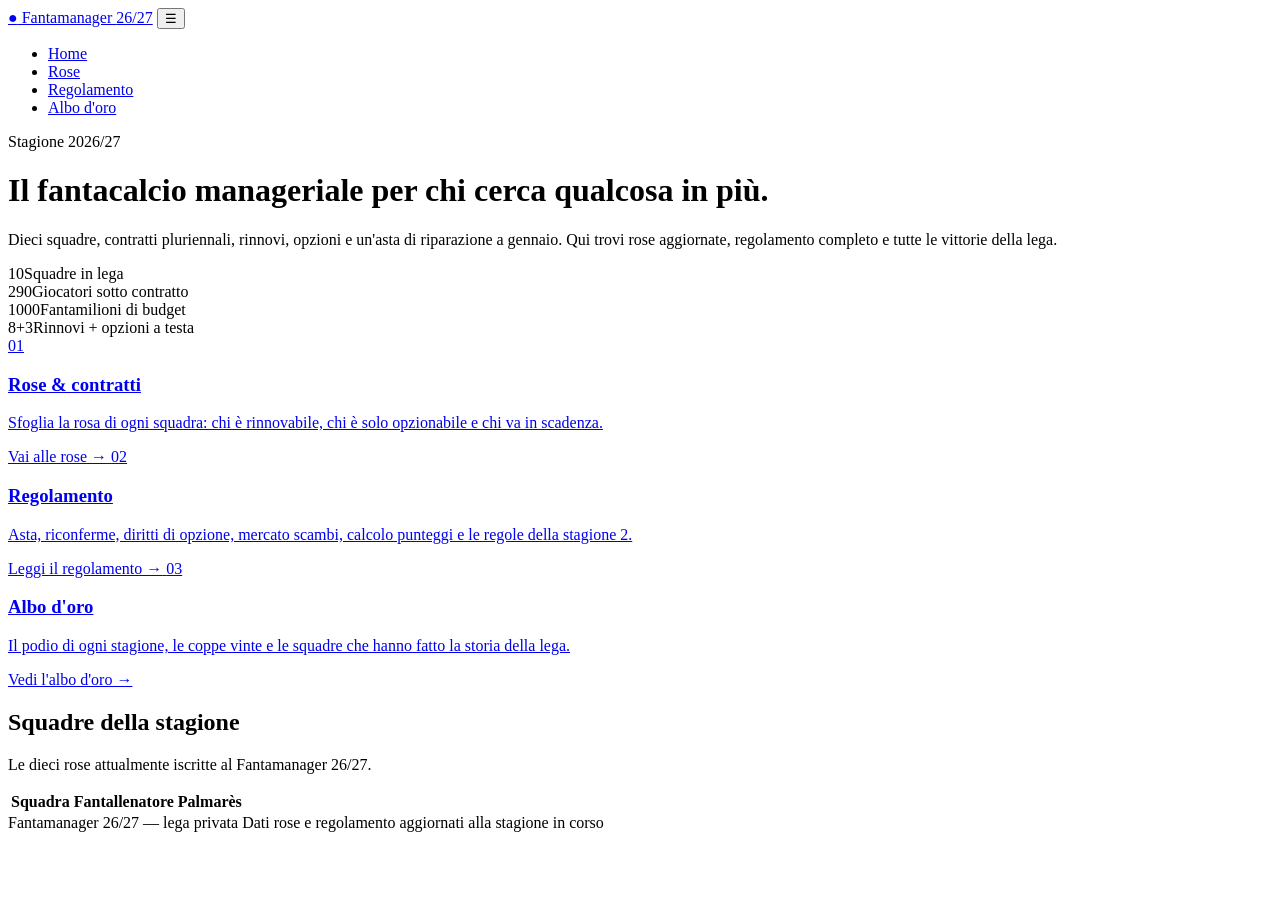
==== index.html @ 6ade7a44 "Add files via upload" ====
<!doctype html>
<html lang="it">
<head>
<meta charset="UTF-8">
<meta name="viewport" content="width=device-width, initial-scale=1.0">
<title>Fantamanager 26/27</title>
<meta name="description" content="Il sito ufficiale del Fantamanager: rose, contratti, regolamento e albo d'oro.">
<link rel="preconnect" href="https://fonts.googleapis.com">
<link rel="preconnect" href="https://fonts.gstatic.com" crossorigin>
<link href="https://fonts.googleapis.com/css2?family=Space+Grotesk:wght@500;600;700&family=Inter:wght@400;500;600;700&display=swap" rel="stylesheet">
<link rel="stylesheet" href="assets/css/style.css">
</head>
<body>

<nav class="site-nav">
  <div class="wrap">
    <a href="index.html" class="brand"><span class="brand-mark">●</span> Fantamanager <span class="brand-year">26/27</span></a>
    <button class="nav-toggle" aria-label="Apri menu">☰</button>
    <ul class="nav-links">
      <li><a href="index.html" class="active">Home</a></li>
      <li><a href="rose.html">Rose</a></li>
      <li><a href="regolamento.html">Regolamento</a></li>
      <li><a href="albo-oro.html">Albo d'oro</a></li>
    </ul>
  </div>
</nav>

<header class="hero">
  <div class="wrap">
    <p class="hero-kicker">Stagione 2026/27</p>
    <h1>Il fantacalcio manageriale per chi cerca qualcosa in più.</h1>
    <p class="lede">Dieci squadre, contratti pluriennali, rinnovi, opzioni e un'asta di riparazione a gennaio. Qui trovi rose aggiornate, regolamento completo e tutte le vittorie della lega.</p>

    <div class="stat-row">
      <div class="stat"><span class="num">10</span><span class="label">Squadre in lega</span></div>
      <div class="stat"><span class="num">290</span><span class="label">Giocatori sotto contratto</span></div>
      <div class="stat"><span class="num">1000</span><span class="label">Fantamilioni di budget</span></div>
      <div class="stat"><span class="num">8+3</span><span class="label">Rinnovi + opzioni a testa</span></div>
    </div>
  </div>
</header>

<main>
  <div class="wrap">
    <div class="tiles">
      <a class="tile" href="rose.html">
        <span class="tile-index">01</span>
        <h3>Rose &amp; contratti</h3>
        <p>Sfoglia la rosa di ogni squadra: chi è rinnovabile, chi è solo opzionabile e chi va in scadenza.</p>
        <span class="go">Vai alle rose →</span>
      </a>
      <a class="tile" href="regolamento.html">
        <span class="tile-index">02</span>
        <h3>Regolamento</h3>
        <p>Asta, riconferme, diritti di opzione, mercato scambi, calcolo punteggi e le regole della stagione 2.</p>
        <span class="go">Leggi il regolamento →</span>
      </a>
      <a class="tile" href="albo-oro.html">
        <span class="tile-index">03</span>
        <h3>Albo d'oro</h3>
        <p>Il podio di ogni stagione, le coppe vinte e le squadre che hanno fatto la storia della lega.</p>
        <span class="go">Vedi l'albo d'oro →</span>
      </a>
    </div>
  </div>

  <section class="block">
    <div class="wrap">
      <h2>Squadre della stagione</h2>
      <p class="sub">Le dieci rose attualmente iscritte al Fantamanager 26/27.</p>
      <table class="mini-table" id="home-teams-table">
        <thead>
          <tr>
            <th>Squadra</th>
            <th>Fantallenatore</th>
            <th>Palmarès</th>
          </tr>
        </thead>
        <tbody id="home-teams-body"></tbody>
      </table>
    </div>
  </section>
</main>

<footer class="site-footer">
  <div class="wrap">
    <span>Fantamanager 26/27 — lega privata</span>
    <span>Dati rose e regolamento aggiornati alla stagione in corso</span>
  </div>
</footer>

<script src="assets/js/common.js"></script>
<script>
  async function renderHomeTeams() {
    try {
      const teams = await loadJSON('albo-oro.json');
      const tbody = document.getElementById('home-teams-body');
      const rows = [...teams.attuali].sort((a, b) => a.nome.localeCompare(b.nome, 'it'));
      tbody.innerHTML = rows.map(t => {
        const medals = [];
        if (t.oro) medals.push(`<span>🥇 ${t.oro}</span>`);
        if (t.argento) medals.push(`<span>🥈 ${t.argento}</span>`);
        if (t.bronzo) medals.push(`<span>🥉 ${t.bronzo}</span>`);
        if (t.coppe) medals.push(`<span>🏆 ${t.coppe}</span>`);
        const medalHTML = medals.length ? `<span class="medal-count">${medals.join('')}</span>` : '<span style="color:var(--cream-dim)">—</span>';
        return `<tr><td>${t.nome}</td><td>${t.manager}</td><td>${medalHTML}</td></tr>`;
      }).join('');
    } catch (e) { console.error(e); }
  }
  document.addEventListener('DOMContentLoaded', renderHomeTeams);
</script>
</body>
</html>
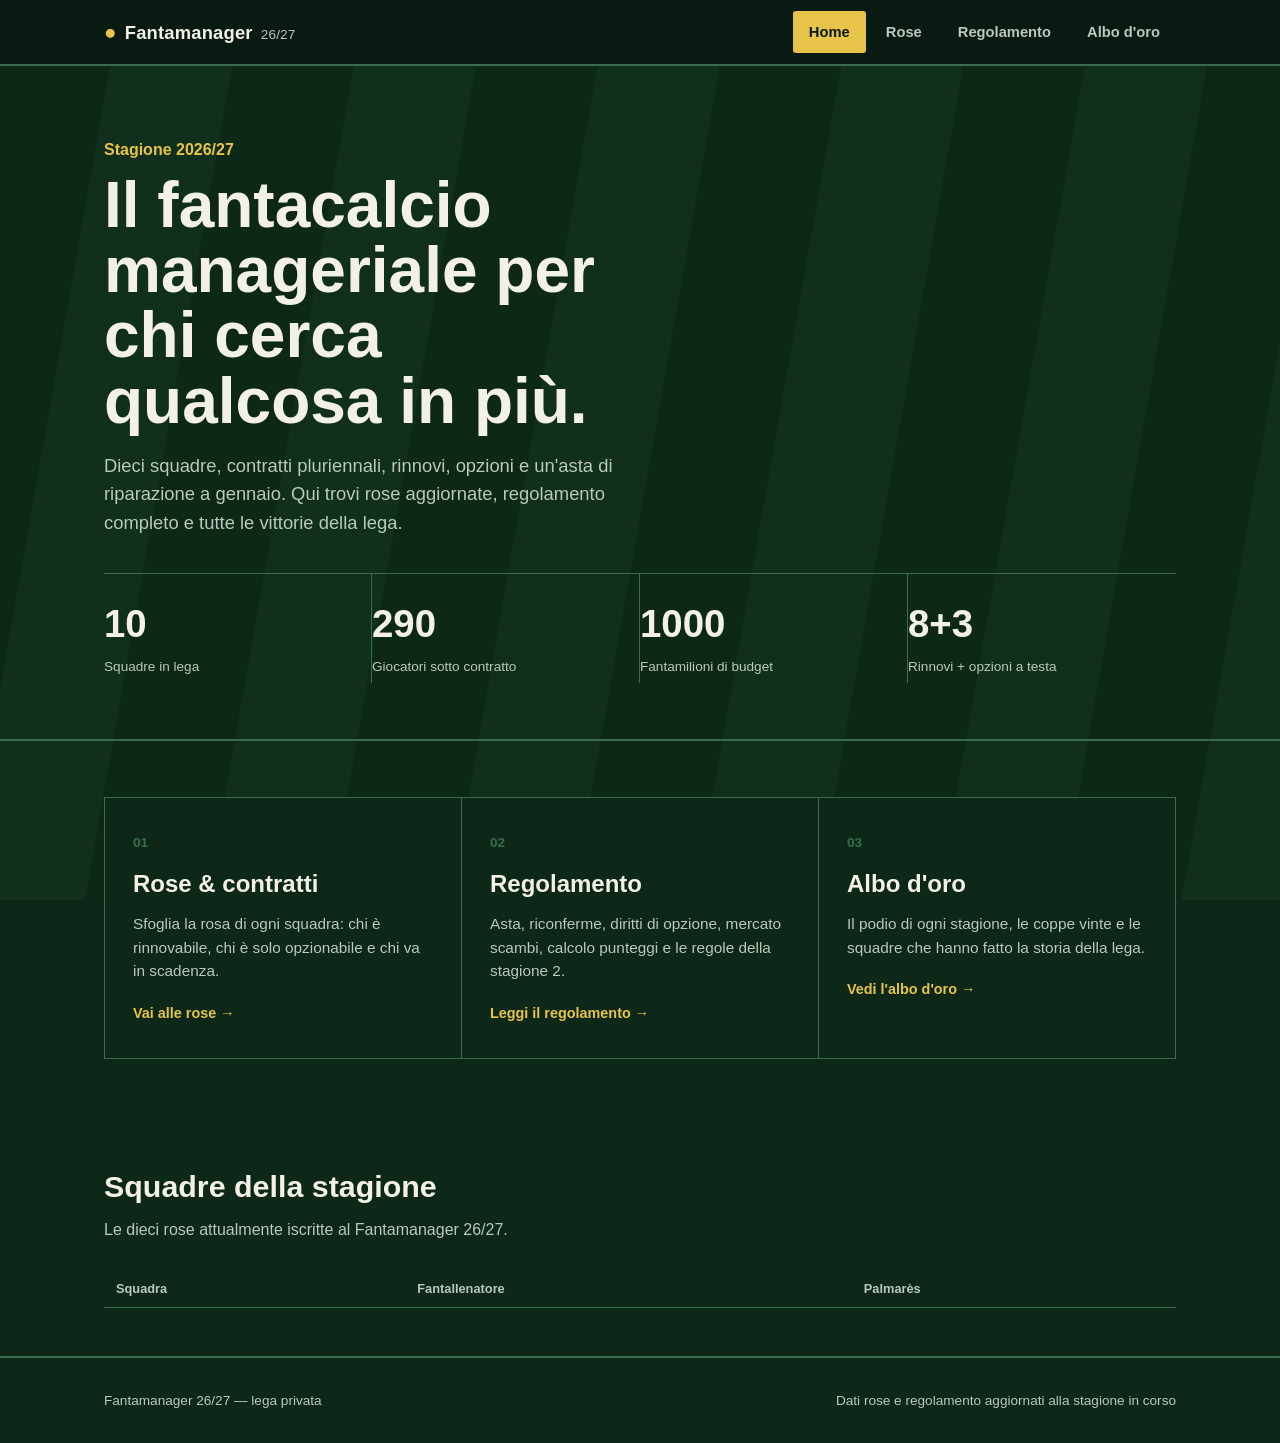
==== commit 6c38b3be: "ok" ====
--- a/index.html
+++ b/index.html
@@ -93,9 +93,22 @@
 <script>
   async function renderHomeTeams() {
     try {
-      const teams = await loadJSON('albo-oro.json');
+      const data = await loadJSON('albo-oro.json');
+      const totals = {};
+      Object.entries(data.squadre).forEach(([id, info]) => {
+        totals[id] = { nome: info.nome, manager: info.manager, attiva: info.attiva, oro: 0, argento: 0, bronzo: 0, coppe: 0 };
+      });
+      data.stagioni.forEach((s) => {
+        if (s.primo && totals[s.primo]) totals[s.primo].oro++;
+        if (s.secondo && totals[s.secondo]) totals[s.secondo].argento++;
+        if (s.terzo && totals[s.terzo]) totals[s.terzo].bronzo++;
+        (s.coppe || []).forEach((tid) => { if (totals[tid]) totals[tid].coppe++; });
+      });
+
       const tbody = document.getElementById('home-teams-body');
-      const rows = [...teams.attuali].sort((a, b) => a.nome.localeCompare(b.nome, 'it'));
+      const rows = Object.values(totals)
+        .filter(t => t.attiva)
+        .sort((a, b) => a.nome.localeCompare(b.nome, 'it'));
       tbody.innerHTML = rows.map(t => {
         const medals = [];
         if (t.oro) medals.push(`<span>🥇 ${t.oro}</span>`);
--- a/assets/css/style.css
+++ b/assets/css/style.css
@@ -0,0 +1,959 @@
+/* =========================================================
+   FANTAMANAGER 26/27 — stylesheet
+   Palette ispirata al terreno di gioco e alle medaglie:
+   verde campo profondo, rigori bianco gesso, ottone delle coppe.
+   ========================================================= */
+
+:root {
+  --pitch-950: #081a11;
+  --pitch-900: #0d2818;
+  --pitch-800: #123420;
+  --pitch-700: #1b4332;
+  --pitch-600: #275c41;
+  --line: #3a6b4f;
+
+  --paper: #eae7db;
+  --paper-dim: #d9d5c5;
+  --ink: #10201a;
+  --ink-soft: #3c4f43;
+
+  --cream: #f3f1e7;
+  --cream-dim: #b9c9bd;
+
+  --gold: #c9a227;
+  --gold-bright: #e8c34a;
+  --silver: #a7adaf;
+  --bronze: #a9673a;
+  --card-red: #b3382c;
+
+  --radius-s: 3px;
+  --radius-m: 6px;
+
+  --font-display: "Space Grotesk", "Arial Narrow", sans-serif;
+  --font-body: "Inter", "Helvetica Neue", Arial, sans-serif;
+
+  --maxw: 1120px;
+}
+
+* {
+  box-sizing: border-box;
+}
+
+html {
+  scroll-behavior: smooth;
+}
+
+body {
+  margin: 0;
+  background: var(--pitch-900);
+  color: var(--cream);
+  font-family: var(--font-body);
+  font-size: 16px;
+  line-height: 1.55;
+  -webkit-font-smoothing: antialiased;
+}
+
+/* subtle pitch-stripe texture on the base background */
+body::before {
+  content: "";
+  position: fixed;
+  inset: 0;
+  z-index: -1;
+  background: repeating-linear-gradient(
+    100deg,
+    var(--pitch-900) 0px,
+    var(--pitch-900) 120px,
+    var(--pitch-800) 120px,
+    var(--pitch-800) 240px
+  );
+  opacity: 0.6;
+}
+
+a {
+  color: inherit;
+}
+
+img {
+  max-width: 100%;
+}
+
+.wrap {
+  max-width: var(--maxw);
+  margin: 0 auto;
+  padding: 0 24px;
+}
+
+/* ---------------- Nav ---------------- */
+
+.site-nav {
+  position: sticky;
+  top: 0;
+  z-index: 40;
+  background: var(--pitch-950);
+  border-bottom: 2px solid var(--line);
+}
+
+.site-nav .wrap {
+  display: flex;
+  align-items: center;
+  justify-content: space-between;
+  height: 64px;
+}
+
+.brand {
+  display: flex;
+  align-items: baseline;
+  gap: 8px;
+  text-decoration: none;
+  font-family: var(--font-display);
+  font-weight: 700;
+  color: var(--cream);
+  font-size: 1.15rem;
+  letter-spacing: 0.01em;
+}
+
+.brand .brand-mark {
+  color: var(--gold-bright);
+  font-size: 1.3rem;
+}
+
+.brand .brand-year {
+  color: var(--cream-dim);
+  font-weight: 500;
+  font-size: 0.85rem;
+}
+
+.nav-links {
+  display: flex;
+  gap: 4px;
+  list-style: none;
+  margin: 0;
+  padding: 0;
+}
+
+.nav-links a {
+  display: block;
+  padding: 10px 16px;
+  text-decoration: none;
+  color: var(--cream-dim);
+  font-weight: 600;
+  font-size: 0.92rem;
+  border-radius: var(--radius-s);
+  transition: color 0.15s ease, background 0.15s ease;
+}
+
+.nav-links a:hover {
+  color: var(--cream);
+  background: var(--pitch-800);
+}
+
+.nav-links a.active {
+  color: var(--pitch-950);
+  background: var(--gold-bright);
+}
+
+.nav-toggle {
+  display: none;
+}
+
+@media (max-width: 760px) {
+  .nav-links {
+    position: fixed;
+    top: 64px;
+    left: 0;
+    right: 0;
+    flex-direction: column;
+    background: var(--pitch-950);
+    border-bottom: 2px solid var(--line);
+    padding: 8px 16px 16px;
+    display: none;
+  }
+  .nav-links.open {
+    display: flex;
+  }
+  .nav-toggle {
+    display: block;
+    background: none;
+    border: 1px solid var(--line);
+    color: var(--cream);
+    font-size: 1.1rem;
+    padding: 6px 12px;
+    border-radius: var(--radius-s);
+  }
+}
+
+/* ---------------- Hero ---------------- */
+
+.hero {
+  padding: 72px 0 56px;
+  border-bottom: 2px solid var(--line);
+}
+
+.hero-kicker {
+  font-family: var(--font-display);
+  color: var(--gold-bright);
+  font-weight: 600;
+  font-size: 1rem;
+  margin: 0 0 10px;
+}
+
+.hero h1 {
+  font-family: var(--font-display);
+  font-size: clamp(2.4rem, 5vw, 4rem);
+  line-height: 1.02;
+  margin: 0 0 18px;
+  max-width: 16ch;
+}
+
+.hero p.lede {
+  max-width: 56ch;
+  font-size: 1.15rem;
+  color: var(--cream-dim);
+  margin: 0 0 36px;
+}
+
+.stat-row {
+  display: flex;
+  flex-wrap: wrap;
+  gap: 0;
+  border-top: 1px solid var(--line);
+}
+
+.stat {
+  flex: 1 1 140px;
+  padding: 20px 24px 4px 0;
+  border-right: 1px solid var(--line);
+}
+
+.stat:last-child {
+  border-right: none;
+}
+
+.stat .num {
+  font-family: var(--font-display);
+  font-size: 2.4rem;
+  font-weight: 700;
+  color: var(--cream);
+  display: block;
+}
+
+.stat .label {
+  color: var(--cream-dim);
+  font-size: 0.85rem;
+}
+
+/* ---------------- Section tiles (home) ---------------- */
+
+.tiles {
+  display: grid;
+  grid-template-columns: repeat(3, 1fr);
+  gap: 1px;
+  background: var(--line);
+  border: 1px solid var(--line);
+  margin: 56px 0;
+}
+
+@media (max-width: 760px) {
+  .tiles {
+    grid-template-columns: 1fr;
+  }
+}
+
+.tile {
+  background: var(--pitch-900);
+  padding: 32px 28px;
+  text-decoration: none;
+  color: inherit;
+  display: block;
+  transition: background 0.15s ease;
+  position: relative;
+}
+
+.tile:hover {
+  background: var(--pitch-800);
+}
+
+.tile .tile-index {
+  font-family: var(--font-display);
+  color: var(--line);
+  font-size: 0.85rem;
+  font-weight: 700;
+}
+
+.tile h3 {
+  font-family: var(--font-display);
+  font-size: 1.5rem;
+  margin: 10px 0 10px;
+}
+
+.tile p {
+  color: var(--cream-dim);
+  margin: 0 0 18px;
+  font-size: 0.96rem;
+}
+
+.tile .go {
+  color: var(--gold-bright);
+  font-weight: 600;
+  font-size: 0.9rem;
+}
+
+/* ---------------- Generic section ---------------- */
+
+section.block {
+  padding: 48px 0;
+}
+
+section.block h2 {
+  font-family: var(--font-display);
+  font-size: 1.9rem;
+  margin: 0 0 8px;
+}
+
+section.block .sub {
+  color: var(--cream-dim);
+  margin: 0 0 28px;
+  max-width: 60ch;
+}
+
+/* ---------------- Preview standings table on home ---------------- */
+
+.mini-table {
+  width: 100%;
+  border-collapse: collapse;
+  font-size: 0.95rem;
+}
+
+.mini-table th {
+  text-align: left;
+  font-family: var(--font-display);
+  font-weight: 600;
+  color: var(--cream-dim);
+  font-size: 0.8rem;
+  padding: 8px 12px;
+  border-bottom: 1px solid var(--line);
+}
+
+.mini-table td {
+  padding: 10px 12px;
+  border-bottom: 1px solid var(--pitch-800);
+}
+
+.mini-table tr:hover td {
+  background: var(--pitch-800);
+}
+
+.medal-count {
+  display: inline-flex;
+  gap: 10px;
+  font-family: var(--font-display);
+}
+
+.medal-count span {
+  display: inline-flex;
+  align-items: center;
+  gap: 4px;
+}
+
+/* ---------------- Page header (interior pages) ---------------- */
+
+.page-head {
+  padding: 48px 0 32px;
+  border-bottom: 2px solid var(--line);
+}
+
+.page-head .hero-kicker {
+  margin-bottom: 6px;
+}
+
+.page-head h1 {
+  font-family: var(--font-display);
+  font-size: clamp(2rem, 4vw, 2.8rem);
+  margin: 0 0 12px;
+}
+
+.page-head p {
+  color: var(--cream-dim);
+  max-width: 62ch;
+  margin: 0;
+}
+
+/* ---------------- Rose page ---------------- */
+
+.team-picker {
+  display: flex;
+  flex-wrap: wrap;
+  gap: 8px;
+  padding: 28px 0;
+  border-bottom: 1px solid var(--line);
+}
+
+.team-chip {
+  font-family: var(--font-body);
+  font-weight: 600;
+  font-size: 0.88rem;
+  padding: 9px 16px;
+  border: 1px solid var(--line);
+  border-radius: 999px;
+  background: transparent;
+  color: var(--cream-dim);
+  cursor: pointer;
+  transition: all 0.12s ease;
+}
+
+.team-chip:hover {
+  border-color: var(--gold-bright);
+  color: var(--cream);
+}
+
+.team-chip.active {
+  background: var(--gold-bright);
+  border-color: var(--gold-bright);
+  color: var(--pitch-950);
+}
+
+.team-summary {
+  display: flex;
+  flex-wrap: wrap;
+  align-items: baseline;
+  justify-content: space-between;
+  gap: 16px;
+  padding: 28px 0 8px;
+}
+
+.team-summary h2 {
+  font-family: var(--font-display);
+  font-size: 2rem;
+  margin: 0;
+}
+
+.team-summary .manager {
+  color: var(--gold-bright);
+  font-weight: 600;
+  font-size: 0.95rem;
+  display: block;
+  margin-top: 4px;
+}
+
+.team-metrics {
+  display: flex;
+  gap: 28px;
+}
+
+.team-metrics div {
+  text-align: right;
+}
+
+.team-metrics .num {
+  font-family: var(--font-display);
+  font-size: 1.6rem;
+  display: block;
+}
+
+.team-metrics .label {
+  color: var(--cream-dim);
+  font-size: 0.78rem;
+}
+
+.view-toggle {
+  display: flex;
+  gap: 8px;
+  padding-top: 24px;
+}
+
+.view-btn {
+  font-size: 0.85rem;
+  font-weight: 600;
+  padding: 8px 16px;
+  border-radius: var(--radius-s);
+  border: 1px solid var(--line);
+  background: transparent;
+  color: var(--cream-dim);
+  cursor: pointer;
+}
+
+.view-btn.active {
+  background: var(--pitch-700);
+  color: var(--cream);
+  border-color: var(--pitch-600);
+}
+
+.date-cell {
+  color: var(--ink-soft);
+  font-size: 0.85rem;
+  white-space: nowrap;
+}
+
+.stato-cell {
+  font-size: 0.85rem;
+  color: var(--ink-soft);
+  white-space: nowrap;
+}
+
+.tag-si, .tag-no {
+  font-family: var(--font-display);
+  font-size: 0.72rem;
+  font-weight: 700;
+  padding: 2px 8px;
+  border-radius: 999px;
+}
+
+.tag-si {
+  background: rgba(39, 92, 65, 0.18);
+  color: #1b4332;
+}
+
+.tag-no {
+  background: rgba(179, 56, 44, 0.15);
+  color: var(--card-red);
+}
+
+.filters {
+  display: flex;
+  flex-wrap: wrap;
+  gap: 8px;
+  padding: 18px 0 24px;
+}
+
+.filter-btn {
+  font-size: 0.82rem;
+  font-weight: 600;
+  padding: 6px 14px;
+  border-radius: var(--radius-s);
+  border: 1px solid var(--line);
+  background: var(--pitch-800);
+  color: var(--cream-dim);
+  cursor: pointer;
+}
+
+.filter-btn.active {
+  color: var(--pitch-950);
+  background: var(--cream);
+  border-color: var(--cream);
+}
+
+.roster-table-wrap {
+  overflow-x: auto;
+  padding-bottom: 56px;
+}
+
+.roster-table {
+  width: 100%;
+  border-collapse: collapse;
+  min-width: 760px;
+  background: var(--paper);
+  color: var(--ink);
+}
+
+.roster-table thead th {
+  text-align: left;
+  font-family: var(--font-display);
+  font-size: 0.75rem;
+  letter-spacing: 0.02em;
+  padding: 12px 14px;
+  background: var(--pitch-950);
+  color: var(--cream-dim);
+}
+
+.roster-table tbody td {
+  padding: 10px 14px;
+  border-bottom: 1px solid var(--paper-dim);
+  font-size: 0.92rem;
+  vertical-align: middle;
+}
+
+.roster-table tbody tr:hover td {
+  background: var(--paper-dim);
+}
+
+.role-pill {
+  display: inline-block;
+  font-family: var(--font-display);
+  font-size: 0.72rem;
+  font-weight: 700;
+  padding: 2px 7px;
+  border-radius: var(--radius-s);
+  background: var(--pitch-700);
+  color: var(--cream);
+}
+
+.player-name {
+  font-weight: 700;
+}
+
+.serieA {
+  color: var(--ink-soft);
+  font-size: 0.85rem;
+}
+
+.status-pill {
+  display: inline-flex;
+  align-items: center;
+  gap: 6px;
+  font-size: 0.78rem;
+  font-weight: 600;
+  padding: 4px 10px;
+  border-radius: 999px;
+  white-space: nowrap;
+}
+
+.status-pill::before {
+  content: "";
+  width: 7px;
+  height: 7px;
+  border-radius: 50%;
+}
+
+.status-rinnovabile {
+  background: rgba(39, 92, 65, 0.18);
+  color: #1b4332;
+}
+.status-rinnovabile::before {
+  background: #1b4332;
+}
+
+.status-solo-opzione {
+  background: rgba(201, 162, 39, 0.2);
+  color: #7a5f11;
+}
+.status-solo-opzione::before {
+  background: var(--gold);
+}
+
+.status-scadenza {
+  background: rgba(179, 56, 44, 0.15);
+  color: var(--card-red);
+}
+.status-scadenza::before {
+  background: var(--card-red);
+}
+
+.cost {
+  font-family: var(--font-display);
+  font-weight: 700;
+  text-align: right;
+}
+
+.empty-state {
+  padding: 48px 0;
+  color: var(--cream-dim);
+  text-align: center;
+}
+
+/* ---------------- Regolamento page ---------------- */
+
+.reg-layout {
+  display: grid;
+  grid-template-columns: 240px 1fr;
+  gap: 48px;
+  padding: 40px 0 80px;
+  align-items: start;
+}
+
+@media (max-width: 860px) {
+  .reg-layout {
+    grid-template-columns: 1fr;
+  }
+}
+
+.reg-toc {
+  position: sticky;
+  top: 88px;
+  border-left: 2px solid var(--line);
+  padding-left: 18px;
+}
+
+.reg-toc .toc-title {
+  font-family: var(--font-display);
+  font-size: 0.8rem;
+  color: var(--cream-dim);
+  margin-bottom: 12px;
+}
+
+.reg-toc ul {
+  list-style: none;
+  margin: 0;
+  padding: 0;
+  display: flex;
+  flex-direction: column;
+  gap: 8px;
+}
+
+.reg-toc a {
+  text-decoration: none;
+  color: var(--cream-dim);
+  font-size: 0.88rem;
+  font-weight: 600;
+}
+
+.reg-toc a:hover {
+  color: var(--gold-bright);
+}
+
+.reg-content {
+  background: var(--paper);
+  color: var(--ink);
+  padding: 8px 44px 44px;
+  border-radius: var(--radius-m);
+}
+
+.reg-content h2 {
+  font-family: var(--font-display);
+  font-size: 1.5rem;
+  margin: 40px 0 6px;
+  padding-top: 20px;
+  border-top: 1px solid var(--paper-dim);
+  scroll-margin-top: 90px;
+}
+
+.reg-content h2:first-of-type {
+  border-top: none;
+  margin-top: 24px;
+}
+
+.reg-content h3 {
+  font-family: var(--font-display);
+  font-size: 1.08rem;
+  margin: 24px 0 6px;
+  scroll-margin-top: 90px;
+}
+
+.reg-content p {
+  margin: 0 0 14px;
+  max-width: 72ch;
+}
+
+.reg-content ul, .reg-content ol {
+  max-width: 72ch;
+  padding-left: 22px;
+  margin: 0 0 14px;
+}
+
+.reg-content li {
+  margin-bottom: 6px;
+}
+
+.reg-content .callout {
+  background: rgba(201, 162, 39, 0.12);
+  border-left: 3px solid var(--gold);
+  padding: 12px 16px;
+  margin: 0 0 16px;
+  font-size: 0.92rem;
+  max-width: 68ch;
+}
+
+.reg-content .intro-note {
+  font-style: italic;
+  color: var(--ink-soft);
+  border-left: 3px solid var(--pitch-700);
+  padding-left: 16px;
+  max-width: 68ch;
+}
+
+.reg-content table {
+  border-collapse: collapse;
+  margin: 0 0 18px;
+  font-size: 0.9rem;
+}
+
+.reg-content table td, .reg-content table th {
+  border: 1px solid var(--paper-dim);
+  padding: 6px 12px;
+  text-align: left;
+}
+
+.reg-content a.ext-link {
+  color: var(--pitch-700);
+  font-weight: 600;
+  border-bottom: 1px solid var(--pitch-700);
+}
+
+/* ---------------- Albo d'oro page ---------------- */
+
+.podium {
+  display: grid;
+  grid-template-columns: repeat(3, 1fr);
+  gap: 16px;
+  padding: 20px 0 48px;
+}
+
+@media (max-width: 760px) {
+  .podium {
+    grid-template-columns: 1fr;
+  }
+}
+
+.podium-card {
+  background: var(--paper);
+  color: var(--ink);
+  padding: 24px;
+  border-radius: var(--radius-m);
+  position: relative;
+  border-top: 6px solid var(--gold);
+}
+
+.podium-card.silver {
+  border-top-color: var(--silver);
+}
+
+.podium-card.bronze {
+  border-top-color: var(--bronze);
+}
+
+.podium-card .rank {
+  font-family: var(--font-display);
+  font-size: 0.85rem;
+  color: var(--ink-soft);
+  font-weight: 700;
+}
+
+.podium-card h3 {
+  font-family: var(--font-display);
+  font-size: 1.4rem;
+  margin: 6px 0 4px;
+}
+
+.podium-card .manager {
+  color: var(--ink-soft);
+  font-size: 0.88rem;
+  margin-bottom: 14px;
+  display: block;
+}
+
+.trophy-row {
+  display: flex;
+  gap: 16px;
+  font-family: var(--font-display);
+  font-size: 1.1rem;
+  font-weight: 700;
+}
+
+.trophy-row .t-item {
+  display: flex;
+  align-items: center;
+  gap: 5px;
+}
+
+.trophy-row .t-item small {
+  font-family: var(--font-body);
+  font-weight: 500;
+  font-size: 0.65rem;
+  color: var(--ink-soft);
+}
+
+.hof-table-wrap {
+  padding-bottom: 40px;
+}
+
+.hof-table {
+  width: 100%;
+  border-collapse: collapse;
+}
+
+.hof-table th {
+  text-align: left;
+  font-family: var(--font-display);
+  font-size: 0.78rem;
+  color: var(--cream-dim);
+  padding: 10px 14px;
+  border-bottom: 2px solid var(--line);
+}
+
+.hof-table td {
+  padding: 12px 14px;
+  border-bottom: 1px solid var(--pitch-800);
+  font-size: 0.95rem;
+}
+
+.hof-table td.name {
+  font-weight: 700;
+}
+
+.hof-table td.manager-col {
+  color: var(--cream-dim);
+  font-size: 0.88rem;
+}
+
+.hof-table td.medal-cell {
+  font-family: var(--font-display);
+  font-weight: 700;
+  text-align: center;
+  width: 64px;
+}
+
+.hof-note {
+  color: var(--cream-dim);
+  font-size: 0.88rem;
+  padding: 8px 0 40px;
+  max-width: 64ch;
+}
+
+.prov-badge {
+  display: inline-block;
+  font-family: var(--font-body);
+  font-size: 0.65rem;
+  font-weight: 700;
+  text-transform: none;
+  padding: 2px 8px;
+  border-radius: 999px;
+  background: rgba(201, 162, 39, 0.2);
+  color: var(--gold-bright);
+  margin-left: 6px;
+  vertical-align: middle;
+}
+
+.season-provisional td {
+  opacity: 0.85;
+}
+
+.former-toggle {
+  background: none;
+  border: 1px solid var(--line);
+  color: var(--cream-dim);
+  padding: 8px 16px;
+  border-radius: var(--radius-s);
+  cursor: pointer;
+  font-weight: 600;
+  font-size: 0.85rem;
+  margin-bottom: 16px;
+}
+
+.former-section {
+  display: none;
+}
+
+.former-section.open {
+  display: block;
+}
+
+/* ---------------- Footer ---------------- */
+
+footer.site-footer {
+  border-top: 2px solid var(--line);
+  padding: 32px 0;
+  color: var(--cream-dim);
+  font-size: 0.85rem;
+}
+
+footer.site-footer .wrap {
+  display: flex;
+  justify-content: space-between;
+  flex-wrap: wrap;
+  gap: 12px;
+}
+
+/* ---------------- Utility ---------------- */
+
+.gold-text { color: var(--gold-bright); }
+.silver-text { color: var(--silver); }
+.bronze-text { color: var(--bronze); }
+
+@media (prefers-reduced-motion: reduce) {
+  html { scroll-behavior: auto; }
+  * { transition: none !important; }
+}
+
+:focus-visible {
+  outline: 2px solid var(--gold-bright);
+  outline-offset: 2px;
+}
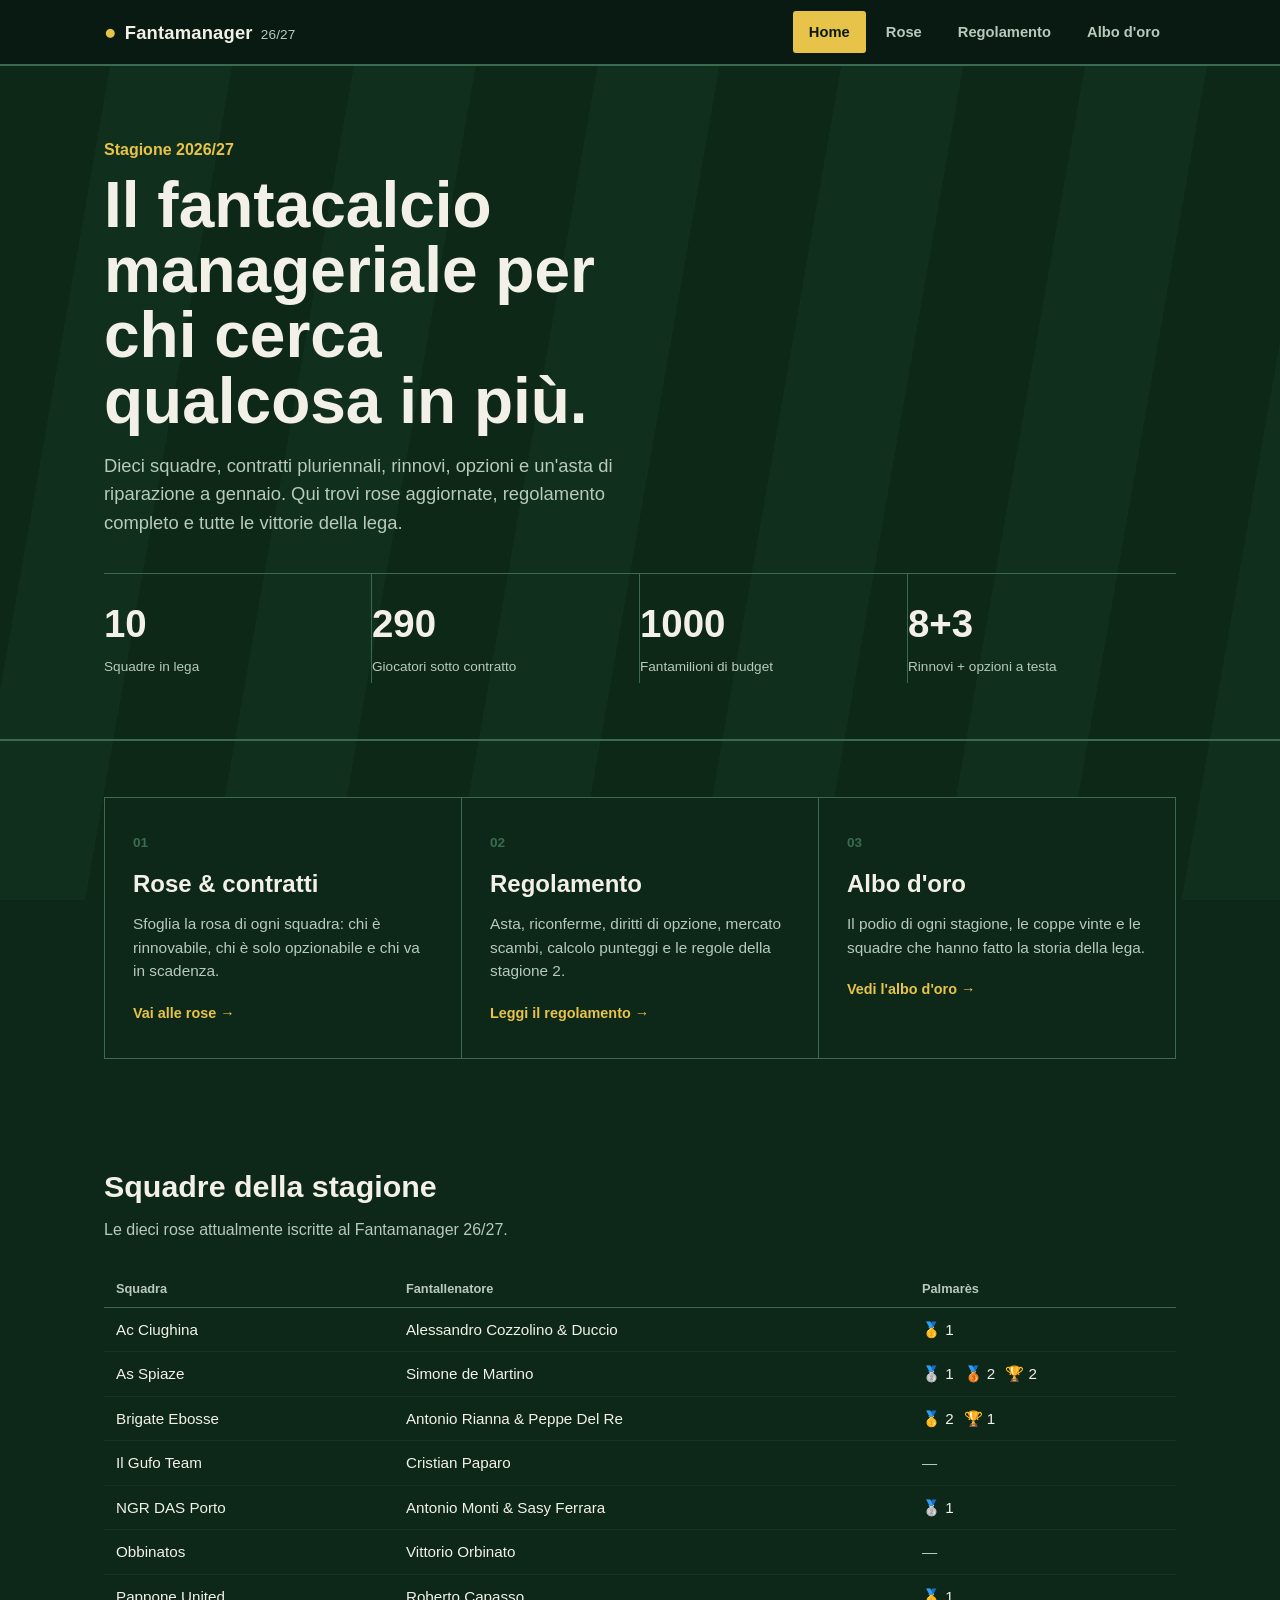
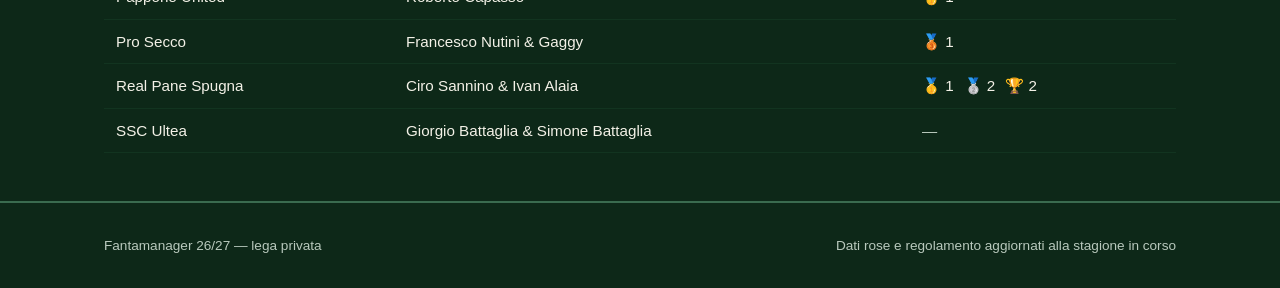
==== commit 50ca4a35: "Add files via upload" ====
--- a/index.html
+++ b/index.html
@@ -33,7 +33,7 @@
 
     <div class="stat-row">
       <div class="stat"><span class="num">10</span><span class="label">Squadre in lega</span></div>
-      <div class="stat"><span class="num">290</span><span class="label">Giocatori sotto contratto</span></div>
+      <div class="stat"><span class="num" id="stat-giocatori">—</span><span class="label">Giocatori sotto contratto</span></div>
       <div class="stat"><span class="num">1000</span><span class="label">Fantamilioni di budget</span></div>
       <div class="stat"><span class="num">8+3</span><span class="label">Rinnovi + opzioni a testa</span></div>
     </div>
@@ -120,6 +120,14 @@
       }).join('');
     } catch (e) { console.error(e); }
   }
+  async function renderPlayerCount() {
+    try {
+      const rose = await loadJSON('rose.json');
+      const total = rose.reduce((sum, t) => sum + t.giocatori.length, 0);
+      document.getElementById('stat-giocatori').textContent = total;
+    } catch (e) { console.error(e); }
+  }
+  document.addEventListener('DOMContentLoaded', renderPlayerCount);
   document.addEventListener('DOMContentLoaded', renderHomeTeams);
 </script>
 </body>
--- a/assets/css/style.css
+++ b/assets/css/style.css
@@ -455,6 +455,53 @@
   font-size: 0.78rem;
 }
 
+.options-declared {
+  padding: 8px 0 56px;
+  border-top: 1px solid var(--line);
+  margin-top: -24px;
+  padding-top: 32px;
+}
+
+.options-declared-title {
+  font-family: var(--font-display);
+  font-size: 1.1rem;
+  margin: 0 0 4px;
+}
+
+.options-declared-sub {
+  font-family: var(--font-body);
+  font-weight: 400;
+  font-size: 0.85rem;
+  color: var(--cream-dim);
+}
+
+.options-declared-list {
+  display: flex;
+  flex-wrap: wrap;
+  gap: 10px;
+  margin-top: 16px;
+}
+
+.option-chip {
+  display: flex;
+  align-items: center;
+  gap: 10px;
+  background: var(--pitch-800);
+  border: 1px solid var(--line);
+  border-radius: 999px;
+  padding: 8px 16px 8px 8px;
+}
+
+.option-chip-name {
+  font-weight: 700;
+}
+
+.option-chip-cost {
+  color: var(--cream-dim);
+  font-size: 0.82rem;
+  font-family: var(--font-display);
+}
+
 .view-toggle {
   display: flex;
   gap: 8px;
@@ -476,6 +523,19 @@
   background: var(--pitch-700);
   color: var(--cream);
   border-color: var(--pitch-600);
+}
+
+.last-action-badge {
+  display: inline-block;
+  font-family: var(--font-body);
+  font-size: 0.68rem;
+  font-weight: 700;
+  padding: 2px 8px;
+  border-radius: 999px;
+  background: rgba(179, 56, 44, 0.18);
+  color: var(--card-red);
+  white-space: nowrap;
+  cursor: help;
 }
 
 .date-cell {
